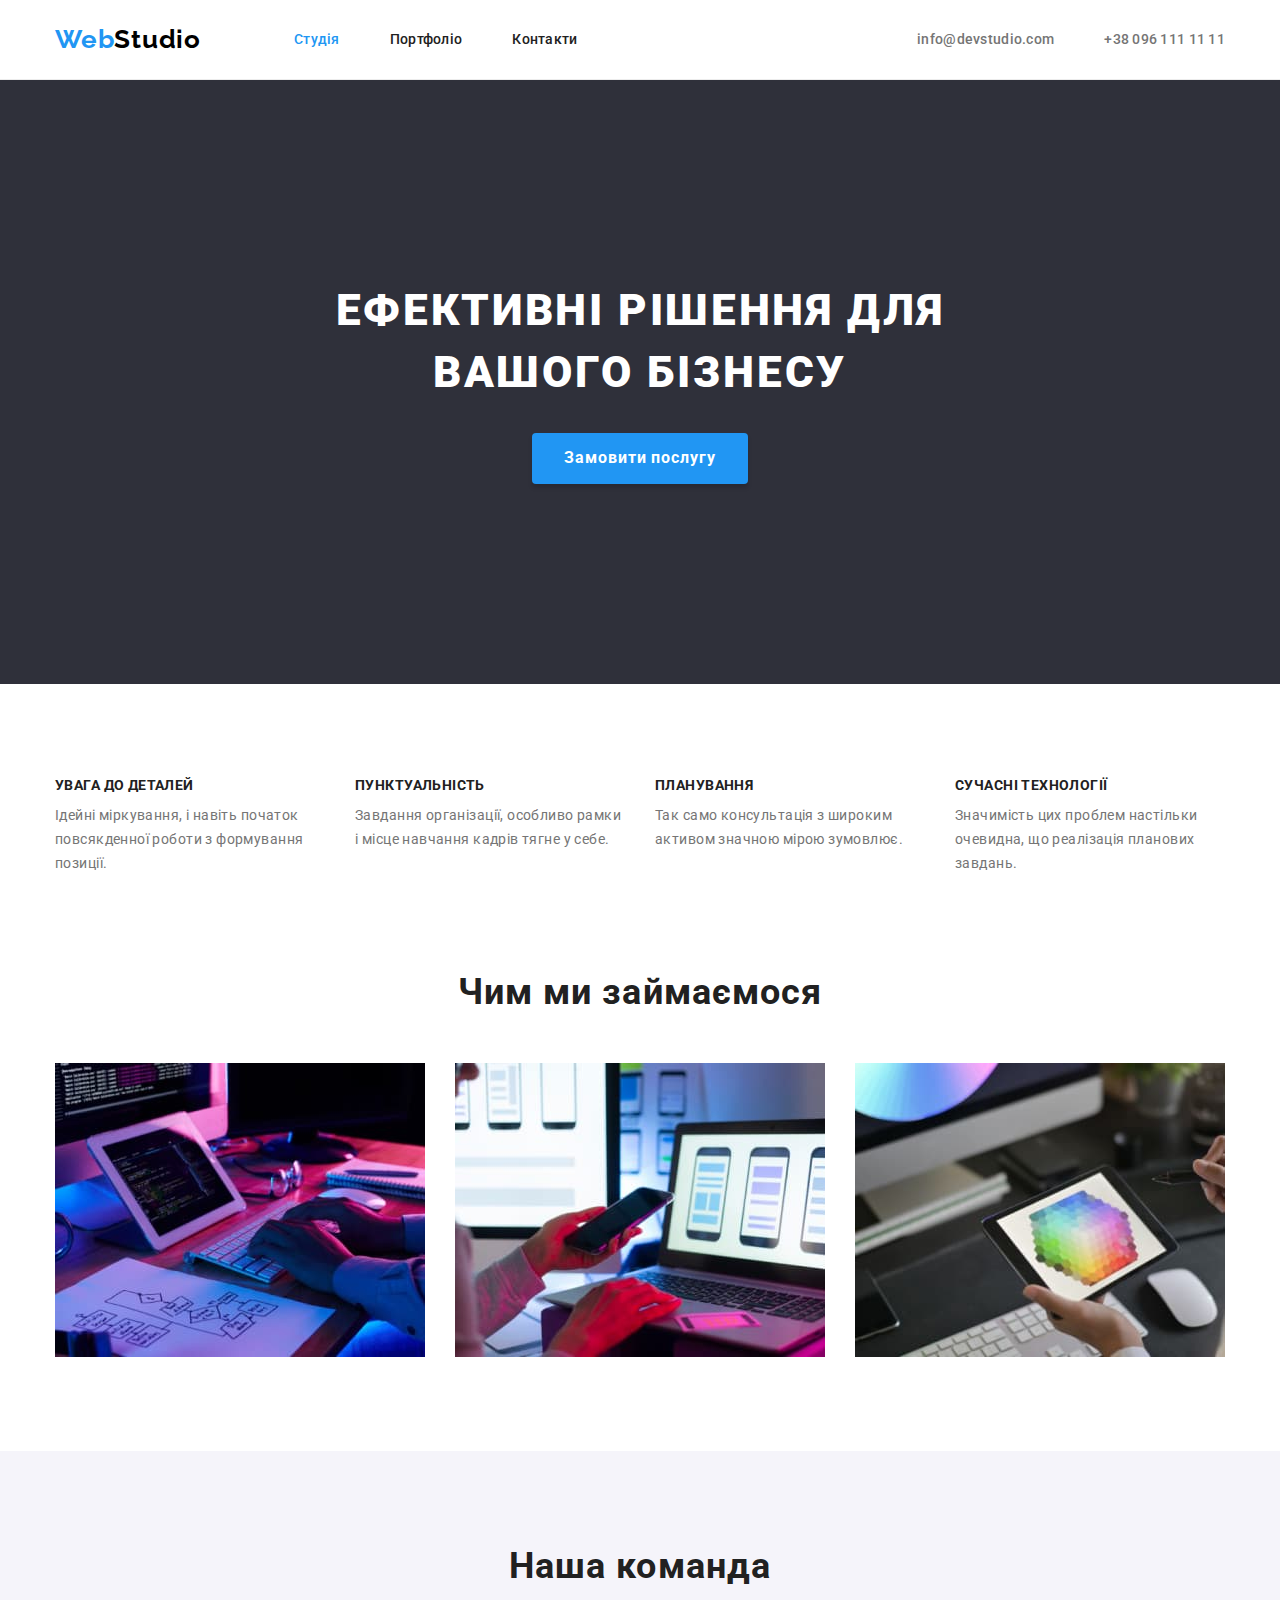
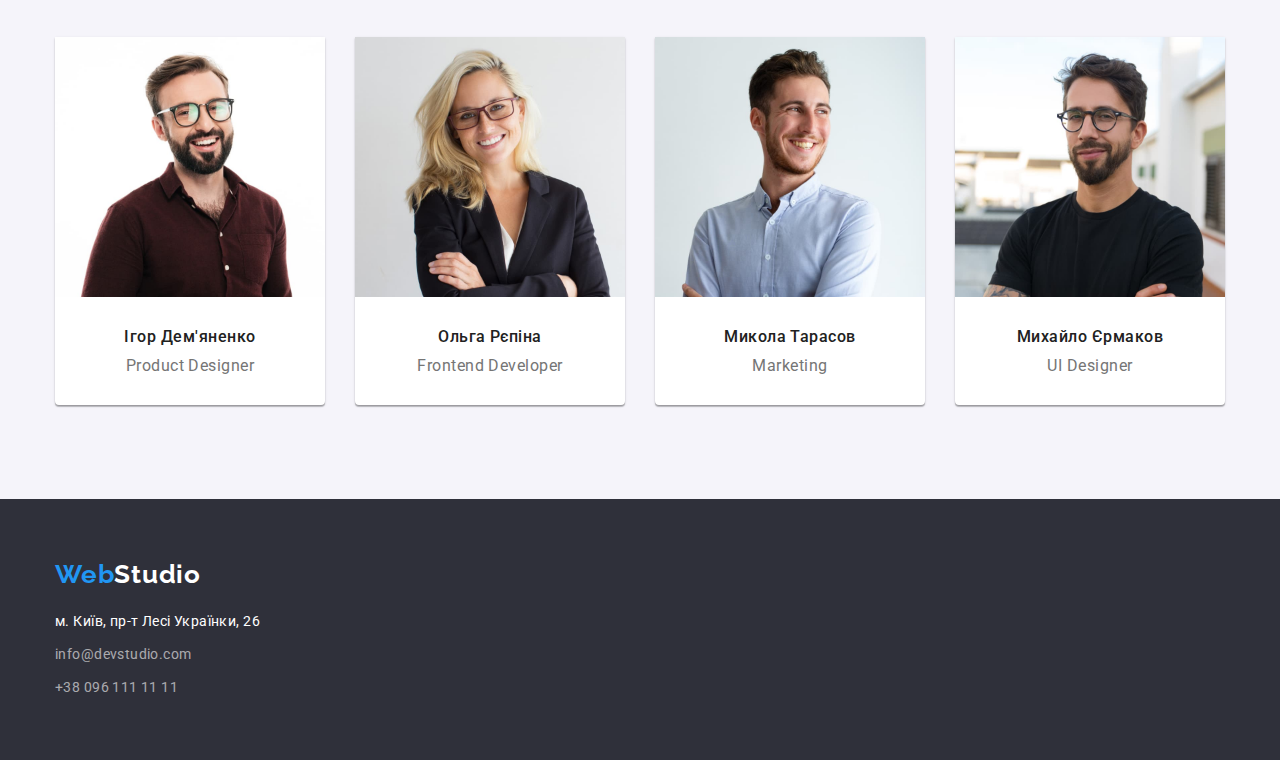
==== index.html @ 4f0d8936 "add files from hw3" ====
<!DOCTYPE html>
<html lang="uk">

<head>
	<meta charset="UTF-8">
	<meta http-equiv="X-UA-Compatible" content="IE=edge">
	<meta name="viewport" content="width=device-width, initial-scale=1.0">
	<title>WebStudio | Creative workshop</title>
	<link rel="preconnect" href="https://fonts.googleapis.com">
	<link rel="preconnect" href="https://fonts.gstatic.com" crossorigin>
	<link
		href="https://fonts.googleapis.com/css2?family=Raleway:wght@700&family=Roboto:wght@400;500;700;900&display=swap"
		rel="stylesheet">
	<link rel="stylesheet" href="https://cdn.jsdelivr.net/npm/modern-normalize@1.1.0/modern-normalize.min.css" />
	<link href="./css/style.css" rel="stylesheet">
</head>

<body>
	<!-- header block-->
	<header class="header">
		<div class="header-container container">
			<nav class="header-nav">
				<a class="logo" href="./index.html"><span class="blue-part">Web</span><span
						class="black-part">Studio</span></a>
				<ul class="site-list list">
					<li class="active-site-link"><a class="link" href="./index.html">Студія</a></li>
					<li><a class="link" href="./portfolio.html">Портфоліо</a></li>
					<li><a class="link" href="">Контакти</a></li>
				</ul>
			</nav>
			<ul class="contacts-list list">
				<li><a class="link contact" href="mailto:info@devstudio.com">info@devstudio.com</a></li>
				<li><a class="link contact" href="tel:+380961111111">+38 096 111 11 11</a></li>
			</ul>
		</div>
	</header>

	<!-- main block -->
	<main>
		<!-- hero -->
		<section class="hero">
			<div class="container">
				<h1 class="hero-title">Ефективні рішення для вашого бізнесу</h1>
				<button class="button-primary" type="button">Замовити послугу</button>
			</div>
		</section>

		<!-- Advantages -->
		<section class="advantages section">
			<div class="container">
				<!-- h2 won't to show here -->
				<h2 class="visually-hidden">Переваги компанії</h2>
				<ul class="advantages-list list">
					<li class="advantages-item">
						<h3 class="advantage-title">УВАГА ДО ДЕТАЛЕЙ</h3>
						<p class="advantage-desc">Ідейні міркування, і навіть початок повсякденної роботи з формування
							позиції.
						</p>
					</li>
					<li class="advantages-item">
						<h3 class="advantage-title">ПУНКТУАЛЬНІСТЬ</h3>
						<p class="advantage-desc">Завдання організації, особливо рамки і місце навчання кадрів тягне у себе.
						</p>
					</li>
					<li class="advantages-item">
						<h3 class="advantage-title">ПЛАНУВАННЯ</h3>
						<p class="advantage-desc">Так само консультація з широким активом значною мірою зумовлює.</p>
					</li>
					<li class="advantages-item">
						<h3 class="advantage-title">СУЧАСНІ ТЕХНОЛОГІЇ</h3>
						<p class="advantage-desc">Значимість цих проблем настільки очевидна, що реалізація планових завдань.
						</p>
					</li>
				</ul>
			</div>
		</section>

		<!-- What we do -->
		<section class="work section">
			<div class="container">
				<h2 class="poster">Чим ми займаємося</h2>
				<ul class="work-list list">
					<li class="work-item"><img src="./images/studio-images/codding.jpg" width="370"
							alt="Програміст пише код додатку">
					</li>
					<li class="work-item"><img src="./images/studio-images/testing.jpg" width="370"
							alt="Тестувальник перевіряє роботу додатку">
					</li>
					<li class="work-item"><img src="./images/studio-images/dessigning.jpg" width="370"
							alt="Дизайнер розробляє кольорову схему додатку">
					</li>
				</ul>
			</div>
		</section>

		<!-- Team -->
		<section class="team section">
			<div class="container">
				<h2 class="poster">Наша команда</h2>
				<ul class="team-list list">
					<li class="team-item">
						<img class="team-item-avatar" src="./images/studio-images/person1.jpg" width="270"
							alt="Член команди Ігор Дем'яненко">
						<div class="team-item-wrapper">
							<h3 class="person-name">Ігор Дем'яненко</h3>
							<p class="person-profession">
								Product Designer
							</p>
						</div>
					</li>
					<li class="team-item">
						<img class="team-item-avatar" src="./images/studio-images/person2.jpg" width="270"
							alt="Член команди Ольга Рєпіна">
						<div class="team-item-wrapper">
							<h3 class="person-name">Ольга Рєпіна</h3>
							<p class="person-profession">
								Frontend Developer
							</p>
						</div>
					</li>
					<li class="team-item">
						<img class="team-item-avatar" src="./images/studio-images/person3.jpg" width="270"
							alt="Член команди Микола Тарасов">
						<div class="team-item-wrapper">
							<h3 class="person-name">Микола Тарасов</h3>
							<p class="person-profession">
								Marketing
							</p>
						</div>
					</li>
					<li class="team-item">
						<img class="team-item-avatar" src="./images/studio-images/person4.jpg" width="270"
							alt="Член команди Михайло Єрмаков">
						<div class="team-item-wrapper">
							<h3 class="person-name">Михайло Єрмаков</h3>
							<p class="person-profession">
								UI Designer
							</p>
						</div>
					</li>
				</ul>
			</div>
		</section>
	</main>

	<!-- footer block -->
	<footer class="footer">
		<div class="container">
			<a class="logo footer-logo" href="./index.html"><span class="blue-part">Web</span><span
					class="white-part">Studio</span></a>
			<address>
				<ul class="address-list">
					<li class="address-item"><a class="footer-map"
							href="hhttps://www.google.com.ua/maps/place/%D0%B1%D1%83%D0%BB%D1%8C%D0%B2%D0%B0%D1%80+%D0%9B%D0%B5%D1%81%D1%96+%D0%A3%D0%BA%D1%80%D0%B0%D1%97%D0%BD%D0%BA%D0%B8,+26,+%D0%9A%D0%B8%D1%97%D0%B2,+02000/@50.4265807,30.5383858,17z/data=!3m1!4b1!4m5!3m4!1s0x40d4cf0e033ecbe9:0x57a4dffefec77da0!8m2!3d50.4265807!4d30.5383859?hl=uk"
							target="_blank" rel="noopener noreferrer">м. Київ, пр-т Лесі Українки, 26</a></li>
					<li class="address-item"><a class="link footer-contact"
							href="mailto:info@devstudio.com">info@devstudio.com</a></li>
					<li class="address-item"><a class="link footer-contact" href="tel:+380961111111">+38 096 111 11 11</a>
					</li>
				</ul>
			</address>
		</div>
	</footer>
</body>

</html>
---- css/style.css ----
/* --------------------------------------------------------------------------- */
/* variables */
:root {
  --accent-color: #2196f3;
  --secondary-accent-color: #188ce8;
  --text-color: #212121;
  --black-color: #000000;
  --white-color: #ffffff;
  --gray-color: #757575;
  --transparent-color: rgba(255, 255, 255, 0.6);
  --main-font: "Roboto", sans-serif;
  --accent-font: "Raleway", sans-serif;
  --main-font-size: 14px;
  --secondary-font-size: 16px;
  --background-color-white: #ffffff;
  --background-color-darkest-white: #f5f5f5;
  --background-color-pink: #f5f4fa;
  --background-color-dark: #2f303a;
}

h1,
h2,
h3,
h4,
h5,
h6,
p {
  margin-top: 0;
  margin-bottom: 0;
}

ul,
ol {
  margin-top: 0;
  margin-bottom: 0;
  padding-left: 0;
}

img {
  display: block;
}

button {
  cursor: pointer;
}

.list {
  list-style: none;
}

.link {
  text-decoration: none;
}

.visually-hidden {
  position: absolute;
  width: 1px;
  height: 1px;
  margin: -1px;
  border: 0;
  padding: 0;
  white-space: nowrap;
  clip-path: inset(100%);
  clip: rect(0 0 0 0);
  overflow: hidden;
}

body {
  font-family: var(--main-font), Arial, Helvetica, Verdana, sans-serif;
  font-size: var(--main-font-size);
  background-color: var(--background-color-white);
  color: var(--text-color);
}

.section {
  padding-top: 94px;
  padding-bottom: 94px;
}

.container {
  width: 1200px;
  padding-left: 15px;
  padding-right: 15px;
  margin-left: auto;
  margin-right: auto;
}

/* --------------------------------------------------------------------------- */
/* common css (header and footer) */
/* header */
.header {
  border-bottom: 1px solid #ececec;
}

.header-container {
  display: flex;
  align-items: center;
  padding-top: 24px;
  padding-bottom: 24px;
}

.header-nav {
  display: flex;
  align-items: center;
  column-gap: 93px;
}

.logo {
  font-family: var(--accent-font);
  font-size: 26px;
  font-weight: 700;
  line-height: 1.2;
  letter-spacing: 0.03em;
  text-decoration: none;
}
.blue-part {
  color: var(--accent-color);
}
.black-part {
  color: var(--black-color);
}

.site-list {
  display: flex;
  column-gap: 50px;
}

.contacts-list {
  margin-left: auto;
  display: flex;
  column-gap: 50px;
  font-weight: 500;
}
.link {
  color: inherit;
  text-decoration: none;
  line-height: 1.14;
  letter-spacing: 0.02em;
  font-weight: 500;
}
.link:hover,
.link:focus {
  color: var(--accent-color);
}
.active-site-link {
  color: var(--accent-color);
}
.contact {
  color: var(--gray-color);
}

/* footer */
footer {
  background-color: var(--background-color-dark);
}

.footer {
  padding: 60px 15px;
}

.footer-logo {
  display: inline-block;
  margin-bottom: 20px;
}

.white-part {
  color: var(--white-color);
}
.address-list {
  list-style: none;
}

.address-item:not(:last-child) {
  margin-bottom: 9px;
}

.footer-map {
  color: var(--white-color);
  line-height: 1.71;
  letter-spacing: 0.03em;
  font-style: normal;
  text-decoration: none;
}

.footer-map:hover,
.footer-map:focus {
  color: var(--accent-color);
}
.footer-contact {
  font-weight: 400;
  color: var(--transparent-color);
  letter-spacing: 0.03em;
  line-height: 1.71;
  font-style: normal;
}

/* --------------------------------------------------------------------------- */
/* сss for index.html */

/* ===== HERO ===== */
.hero {
  background: var(--background-color-dark);

  padding-top: 200px;
  padding-bottom: 200px;
}
.hero-title {
  color: var(--white-color);
  font-weight: 900;
  font-size: 44px;
  line-height: 1.4;
  letter-spacing: 0.06em;
  text-transform: uppercase;
  text-align: center;

  width: 696px;
  margin-left: auto;
  margin-right: auto;
  margin-bottom: 30px;
}
.button-primary {
  color: var(--white-color);
  background-color: var(--accent-color);
  box-shadow: 0px 4px 4px rgba(0, 0, 0, 0.15);
  font-weight: 700;
  font-size: var(--secondary-font-size);
  line-height: 1.9;
  letter-spacing: 0.06em;
  border-radius: 4px;
  border: none;
  cursor: pointer;

  min-width: 216px;
  padding: 10px 32px;
  display: block;
  margin: 0 auto;
}

.button-primary:hover {
  background-color: var(--secondary-accent-color);
}

/* ===== ADVANTAGES ===== */

.advantages {
  padding-bottom: 47.5px;
}

.advantages-list {
  display: flex;
  flex-wrap: wrap;
  column-gap: 30px;
}

.advantages-item {
  flex-basis: calc((100% - 3 * 30px) / 4);
}

.advantage-title {
  font-weight: 700;
  font-size: var(--main-font-size);
  line-height: 1.14;
  letter-spacing: 0.03em;
  text-transform: uppercase;

  margin-bottom: 10px;
}
.advantage-desc {
  font-size: var(--main-font-size);
  line-height: 1.71;
  letter-spacing: 0.03em;
  color: var(--gray-color);
}

/* ===== WHAT WE DO ===== */

.work {
  padding-top: 47.5px;
}

.work-list {
  display: flex;
  flex-wrap: wrap;
  column-gap: 30px;
}

.work-item {
  flex-basis: calc((100% - 2 * 30px) / 3);
}

/* ===== TEAM ===== */
.team {
  background-color: var(--background-color-pink);
}
.poster {
  font-size: 36px;
  line-height: 1.17;
  text-align: center;
  letter-spacing: 0.03em;

  margin-bottom: 50px;
}

.team-list {
  display: flex;
  flex-wrap: wrap;
  column-gap: 30px;
}

.team-item {
  font-size: var(--secondary-font-size);
  line-height: 1.2;
  letter-spacing: 0.03em;
  box-shadow: 0px 1px 3px rgba(0, 0, 0, 0.12), 0px 1px 1px rgba(0, 0, 0, 0.14),
    0px 2px 1px rgba(0, 0, 0, 0.2);
  border-radius: 0px 0px 4px 4px;
  background-color: var(--white-color);
  flex-basis: calc((100% - 3 * 30px) / 4);
}

.team-item-wrapper {
  padding: 30px 60px;
  text-align: center;
}

.person-name {
  color: var(--text-color);
  font-size: var(--secondary-font-size);
  font-weight: 500;
  letter-spacing: 0.03em;

  margin-bottom: 10px;
}
.person-profession {
  color: var(--gray-color);
}
/* --------------------------------------------------------------------------- */
/* сss for portfolio.html */

.filter-list {
  display: flex;
  flex-wrap: wrap;
  column-gap: 8px;
  width: max-content;
  margin: 0 auto;
  margin-bottom: 50px;
}

.filter-button {
  font-weight: 500;
  font-size: var(--secondary-font-size);
  line-height: 1.62;
  text-align: center;
  letter-spacing: 0.03rem;
  border: none;
  background-color: var(--background-color-pink);
  border-radius: 4px;
  cursor: pointer;

  padding: 6px 20px;
}
.filter-button-different {
  padding: 6px 25px;
}

.filter-button:hover,
.filter-button:focus {
  color: var(--white-color);
  background-color: var(--accent-color);
  box-shadow: 0px 3px 1px rgba(0, 0, 0, 0.1), 0px 1px 2px rgba(0, 0, 0, 0.08),
    0px 2px 2px rgba(0, 0, 0, 0.12);
  border-radius: 4px;
}

/* ======= results ======== */

.results-list {
  display: flex;
  flex-wrap: wrap;
  gap: 30px;
  flex-basis: calc((100% - 2 * 30px) / 3);
}

.link-for-result {
  color: var(--text-color);
  text-decoration: none;
}

.result-description-wrapper {
  padding: 20px 24px;
  border: 1px solid #eeeeee;
  border-top: none;
}

.result-title {
  font-weight: 700;
  font-size: 18px;
  line-height: 2;
  letter-spacing: 0.06em;
  margin-bottom: 4px;
}
.result-subtitle {
  font-size: var(--secondary-font-size);
  line-height: 1.88;
  letter-spacing: 0.03em;
  color: var(--gray-color);
}
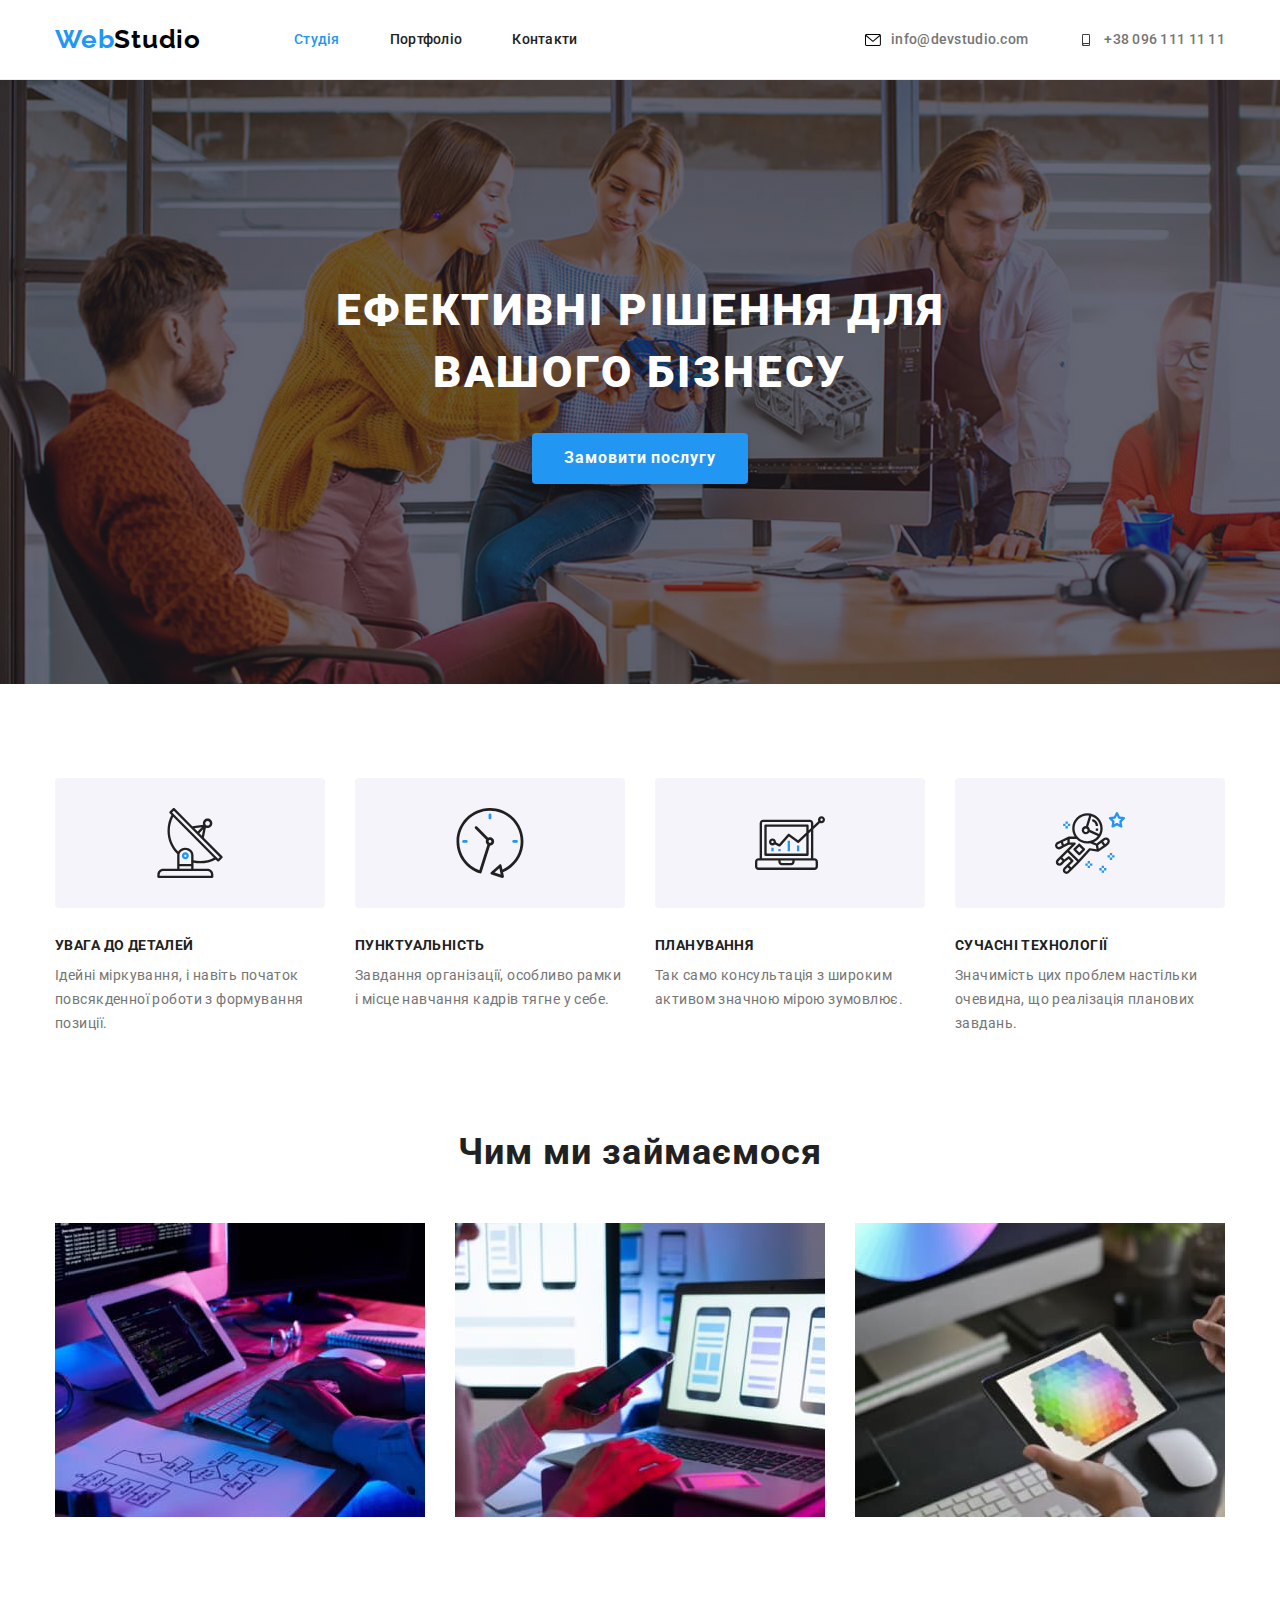
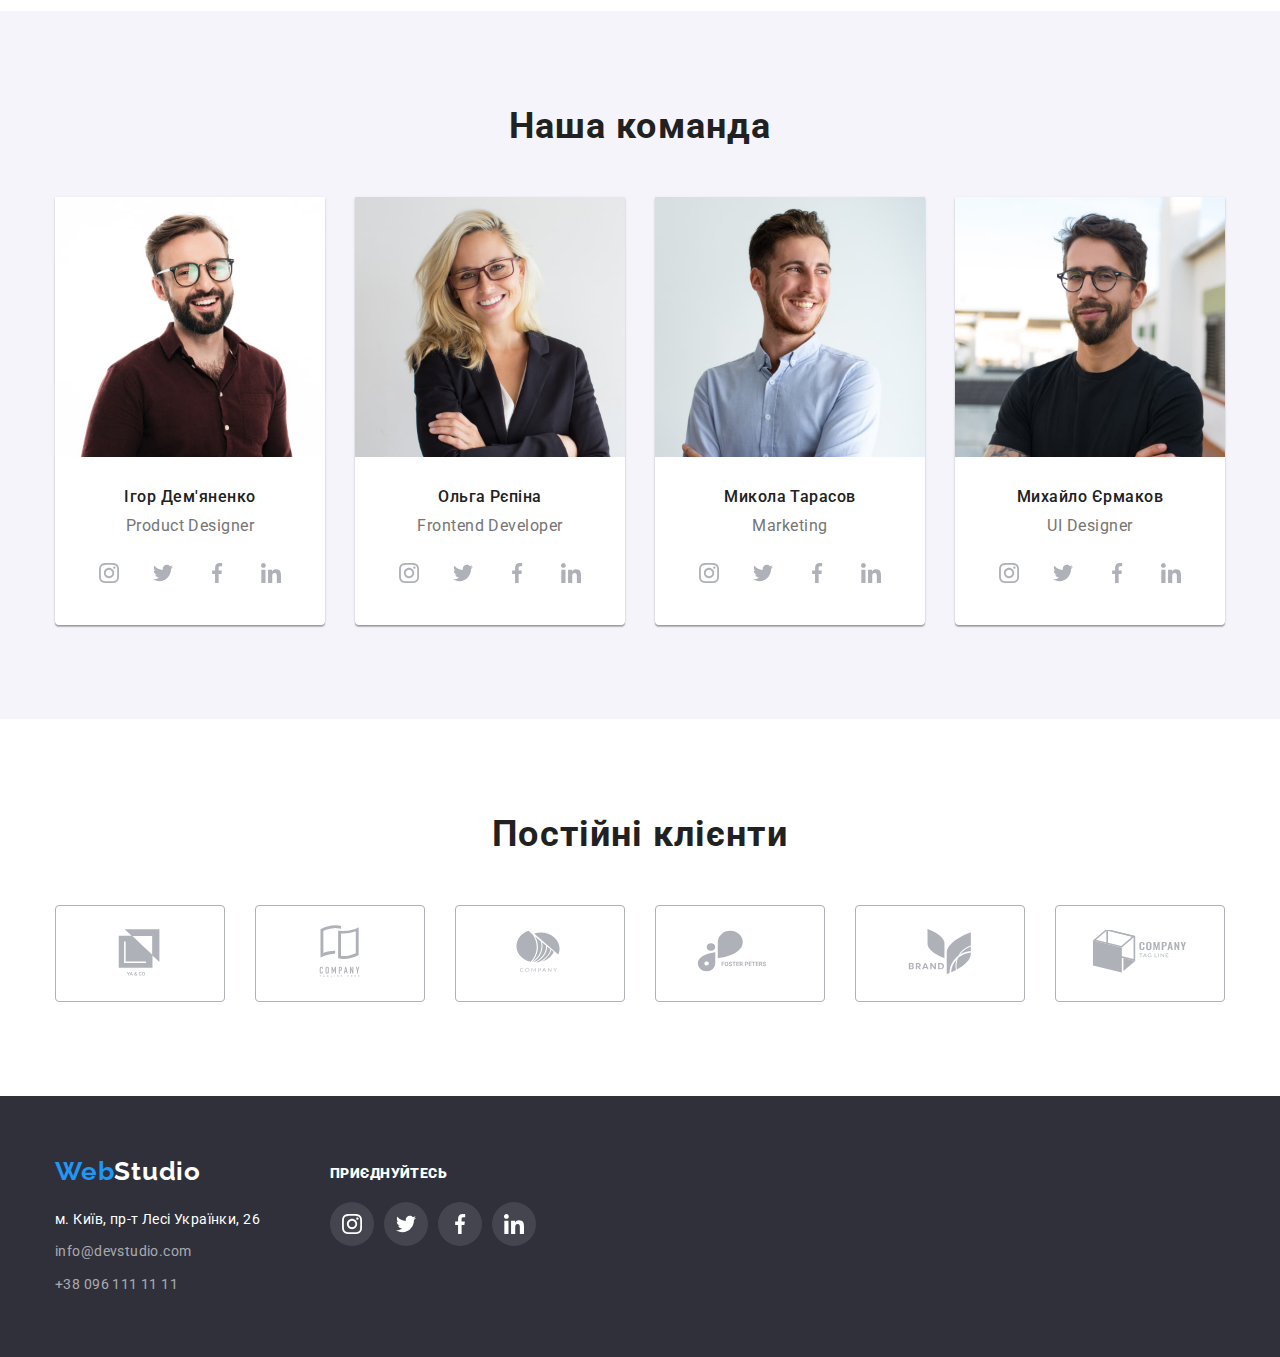
==== commit 0083a291: "done hw4" ====
--- a/index.html
+++ b/index.html
@@ -29,8 +29,16 @@
 				</ul>
 			</nav>
 			<ul class="contacts-list list">
-				<li><a class="link contact" href="mailto:info@devstudio.com">info@devstudio.com</a></li>
-				<li><a class="link contact" href="tel:+380961111111">+38 096 111 11 11</a></li>
+				<li><a class="link contact" href="mailto:info@devstudio.com">
+						<svg class="icon-contact" width="16" height="12">
+							<use href="./images/icons-no-optomization.svg#icon-mail"></use>
+						</svg>
+						info@devstudio.com</a></li>
+				<li><a class="link contact" href="tel:+380961111111">
+						<svg class="icon-contact" width="16" height="12">
+							<use href="./images/icons.svg#icon-phone"></use>
+						</svg>
+						+38 096 111 11 11</a></li>
 			</ul>
 		</div>
 	</header>
@@ -52,21 +60,41 @@
 				<h2 class="visually-hidden">Переваги компанії</h2>
 				<ul class="advantages-list list">
 					<li class="advantages-item">
+						<div class="advantages-icon-wrapper">
+							<svg class="advantages-icon">
+								<use href="./images/icons.svg#icon-antenna"></use>
+							</svg>
+						</div>
 						<h3 class="advantage-title">УВАГА ДО ДЕТАЛЕЙ</h3>
 						<p class="advantage-desc">Ідейні міркування, і навіть початок повсякденної роботи з формування
 							позиції.
 						</p>
 					</li>
 					<li class="advantages-item">
+						<div class="advantages-icon-wrapper">
+							<svg class="advantages-icon">
+								<use href="./images/icons.svg#icon-clock"></use>
+							</svg>
+						</div>
 						<h3 class="advantage-title">ПУНКТУАЛЬНІСТЬ</h3>
 						<p class="advantage-desc">Завдання організації, особливо рамки і місце навчання кадрів тягне у себе.
 						</p>
 					</li>
 					<li class="advantages-item">
+						<div class="advantages-icon-wrapper">
+							<svg class="advantages-icon">
+								<use href="./images/icons.svg#icon-diagram"></use>
+							</svg>
+						</div>
 						<h3 class="advantage-title">ПЛАНУВАННЯ</h3>
 						<p class="advantage-desc">Так само консультація з широким активом значною мірою зумовлює.</p>
 					</li>
 					<li class="advantages-item">
+						<div class="advantages-icon-wrapper">
+							<svg class="advantages-icon">
+								<use href="./images/icons.svg#icon-astronaut"></use>
+							</svg>
+						</div>
 						<h3 class="advantage-title">СУЧАСНІ ТЕХНОЛОГІЇ</h3>
 						<p class="advantage-desc">Значимість цих проблем настільки очевидна, що реалізація планових завдань.
 						</p>
@@ -106,6 +134,36 @@
 							<p class="person-profession">
 								Product Designer
 							</p>
+							<ul class="social-list list">
+								<li class="social-list-item">
+									<a href="" class="social-link">
+										<svg class="social-link-icon">
+											<use href="./images/icons.svg#icon-instagram"></use>
+										</svg>
+									</a>
+								</li>
+								<li class="social-list-item">
+									<a href="" class="social-link">
+										<svg class="social-link-icon">
+											<use href="./images/icons.svg#icon-twitter"></use>
+										</svg>
+									</a>
+								</li>
+								<li class="social-list-item">
+									<a href="" class="social-link">
+										<svg class="social-link-icon">
+											<use href="./images/icons.svg#icon-facebook"></use>
+										</svg>
+									</a>
+								</li>
+								<li class="social-list-item">
+									<a href="" class="social-link">
+										<svg class="social-link-icon">
+											<use href="./images/icons.svg#icon-linkedin"></use>
+										</svg>
+									</a>
+								</li>
+							</ul>
 						</div>
 					</li>
 					<li class="team-item">
@@ -116,6 +174,36 @@
 							<p class="person-profession">
 								Frontend Developer
 							</p>
+							<ul class="social-list list">
+								<li class="social-list-item">
+									<a href="" class="social-link">
+										<svg class="social-link-icon">
+											<use href="./images/icons.svg#icon-instagram"></use>
+										</svg>
+									</a>
+								</li>
+								<li class="social-list-item">
+									<a href="" class="social-link">
+										<svg class="social-link-icon">
+											<use href="./images/icons.svg#icon-twitter"></use>
+										</svg>
+									</a>
+								</li>
+								<li class="social-list-item">
+									<a href="" class="social-link">
+										<svg class="social-link-icon">
+											<use href="./images/icons.svg#icon-facebook"></use>
+										</svg>
+									</a>
+								</li>
+								<li class="social-list-item">
+									<a href="" class="social-link">
+										<svg class="social-link-icon">
+											<use href="./images/icons.svg#icon-linkedin"></use>
+										</svg>
+									</a>
+								</li>
+							</ul>
 						</div>
 					</li>
 					<li class="team-item">
@@ -126,6 +214,36 @@
 							<p class="person-profession">
 								Marketing
 							</p>
+							<ul class="social-list list">
+								<li class="social-list-item">
+									<a href="" class="social-link">
+										<svg class="social-link-icon">
+											<use href="./images/icons.svg#icon-instagram"></use>
+										</svg>
+									</a>
+								</li>
+								<li class="social-list-item">
+									<a href="" class="social-link">
+										<svg class="social-link-icon">
+											<use href="./images/icons.svg#icon-twitter"></use>
+										</svg>
+									</a>
+								</li>
+								<li class="social-list-item">
+									<a href="" class="social-link">
+										<svg class="social-link-icon">
+											<use href="./images/icons.svg#icon-facebook"></use>
+										</svg>
+									</a>
+								</li>
+								<li class="social-list-item">
+									<a href="" class="social-link">
+										<svg class="social-link-icon">
+											<use href="./images/icons.svg#icon-linkedin"></use>
+										</svg>
+									</a>
+								</li>
+							</ul>
 						</div>
 					</li>
 					<li class="team-item">
@@ -136,29 +254,148 @@
 							<p class="person-profession">
 								UI Designer
 							</p>
+							<ul class="social-list list">
+								<li class="social-list-item">
+									<a href="" class="social-link">
+										<svg class="social-link-icon">
+											<use href="./images/icons.svg#icon-instagram"></use>
+										</svg>
+									</a>
+								</li>
+								<li class="social-list-item">
+									<a href="" class="social-link">
+										<svg class="social-link-icon">
+											<use href="./images/icons.svg#icon-twitter"></use>
+										</svg>
+									</a>
+								</li>
+								<li class="social-list-item">
+									<a href="" class="social-link">
+										<svg class="social-link-icon">
+											<use href="./images/icons.svg#icon-facebook"></use>
+										</svg>
+									</a>
+								</li>
+								<li class="social-list-item">
+									<a href="" class="social-link">
+										<svg class="social-link-icon">
+											<use href="./images/icons.svg#icon-linkedin"></use>
+										</svg>
+									</a>
+								</li>
+							</ul>
 						</div>
 					</li>
 				</ul>
 			</div>
 		</section>
+
+		<section class="section clients">
+
+			<div class="container">
+				<h2 class="poster">Постійні клієнти</h2>
+				<ul class="clients-list list">
+					<li class="clients-item">
+						<a href="" class="client-link">
+							<svg class="client-icon">
+								<use href="./images/icons.svg#icon-yago"></use>
+							</svg>
+						</a>
+					</li>
+					<li class="clients-item">
+						<a href="" class="client-link">
+							<svg class="client-icon">
+								<use href="./images/icons.svg#icon-company-tagline1"></use>
+							</svg>
+						</a>
+					</li>
+					<li class="clients-item">
+						<a href="" class="client-link">
+							<svg class="client-icon">
+								<use href="./images/icons.svg#icon-company"></use>
+							</svg>
+						</a>
+					</li>
+					<li class=" clients-item">
+						<a href="" class="client-link">
+							<svg class="client-icon">
+								<use href="./images/icons.svg#icon-foster"></use>
+							</svg>
+						</a>
+					</li>
+					<li class="clients-item">
+						<a href="" class="client-link">
+							<svg class="client-icon">
+								<use href="./images/icons.svg#icon-brand"></use>
+							</svg>
+						</a>
+					</li>
+					<li class="clients-item">
+						<a href="" class="client-link">
+							<svg class="client-icon">
+								<use href="./images/icons.svg#icon-company-tagline2"></use>
+							</svg>
+						</a>
+					</li>
+				</ul>
+			</div>
+
+		</section>
+
 	</main>
 
 	<!-- footer block -->
 	<footer class="footer">
-		<div class="container">
-			<a class="logo footer-logo" href="./index.html"><span class="blue-part">Web</span><span
-					class="white-part">Studio</span></a>
-			<address>
-				<ul class="address-list">
-					<li class="address-item"><a class="footer-map"
-							href="hhttps://www.google.com.ua/maps/place/%D0%B1%D1%83%D0%BB%D1%8C%D0%B2%D0%B0%D1%80+%D0%9B%D0%B5%D1%81%D1%96+%D0%A3%D0%BA%D1%80%D0%B0%D1%97%D0%BD%D0%BA%D0%B8,+26,+%D0%9A%D0%B8%D1%97%D0%B2,+02000/@50.4265807,30.5383858,17z/data=!3m1!4b1!4m5!3m4!1s0x40d4cf0e033ecbe9:0x57a4dffefec77da0!8m2!3d50.4265807!4d30.5383859?hl=uk"
-							target="_blank" rel="noopener noreferrer">м. Київ, пр-т Лесі Українки, 26</a></li>
-					<li class="address-item"><a class="link footer-contact"
-							href="mailto:info@devstudio.com">info@devstudio.com</a></li>
-					<li class="address-item"><a class="link footer-contact" href="tel:+380961111111">+38 096 111 11 11</a>
-					</li>
-				</ul>
-			</address>
+		<div class="container footer-block">
+			<div class="footer-contact-block">
+				<a class="logo footer-logo" href="./index.html"><span class="blue-part">Web</span><span
+						class="white-part">Studio</span></a>
+				<address>
+					<ul class="address-list">
+						<li class="address-item"><a class="footer-map"
+								href="hhttps://www.google.com.ua/maps/place/%D0%B1%D1%83%D0%BB%D1%8C%D0%B2%D0%B0%D1%80+%D0%9B%D0%B5%D1%81%D1%96+%D0%A3%D0%BA%D1%80%D0%B0%D1%97%D0%BD%D0%BA%D0%B8,+26,+%D0%9A%D0%B8%D1%97%D0%B2,+02000/@50.4265807,30.5383858,17z/data=!3m1!4b1!4m5!3m4!1s0x40d4cf0e033ecbe9:0x57a4dffefec77da0!8m2!3d50.4265807!4d30.5383859?hl=uk"
+								target="_blank" rel="noopener noreferrer">м. Київ, пр-т Лесі Українки, 26</a></li>
+						<li class="address-item"><a class="link footer-contact"
+								href="mailto:info@devstudio.com">info@devstudio.com</a>
+						</li>
+						<li class="address-item"><a class="link footer-contact" href="tel:+380961111111">+38 096 111 11 11</a>
+						</li>
+					</ul>
+				</address>
+			</div>
+			<div class="footer-social-block">
+				<h2 class='footer-go'><strong>Приєднуйтесь</strong></h2>
+				<ul class="footer-social-list list">
+					<li class="footer-social-item">
+						<a href="" class="footer-social-link">
+							<svg class="footer-social-icon">
+								<use href="./images/icons.svg#icon-instagram"></use>
+							</svg>
+						</a>
+					</li>
+					<li class="footer-social-item">
+						<a href="" class="footer-social-link">
+							<svg class="footer-social-icon">
+								<use href="./images/icons.svg#icon-twitter"></use>
+							</svg>
+						</a>
+					</li>
+					<li class="footer-social-item">
+						<a href="" class="footer-social-link">
+							<svg class="footer-social-icon">
+								<use href="./images/icons.svg#icon-facebook"></use>
+							</svg>
+						</a>
+					</li>
+					<li class="footer-social-item">
+						<a href="" class="footer-social-link">
+							<svg class="footer-social-icon">
+								<use href="./images/icons.svg#icon-linkedin"></use>
+							</svg>
+						</a>
+					</li>
+				</ul>
+			</div>
 		</div>
 	</footer>
 </body>
--- a/css/style.css
+++ b/css/style.css
@@ -142,20 +142,33 @@
 .link:focus {
   color: var(--accent-color);
 }
+
 .active-site-link {
   color: var(--accent-color);
 }
+
 .contact {
   color: var(--gray-color);
+  display: flex;
+  align-items: center;
+  column-gap: 10px;
+}
+
+.link:hover .icon-contact,
+.link:focus .icon-contact {
+  fill: var(--accent-color);
+  stroke: var(--accent-color);
 }
 
 /* footer */
 footer {
   background-color: var(--background-color-dark);
-}
-
-.footer {
   padding: 60px 15px;
+}
+
+.footer-block {
+  display: flex;
+  column-gap: 70px;
 }
 
 .footer-logo {
@@ -186,6 +199,19 @@
 .footer-map:focus {
   color: var(--accent-color);
 }
+
+.footer-go {
+  font-weight: 700;
+  font-size: 14px;
+  line-height: 1.14;
+  letter-spacing: 0.03em;
+  text-transform: uppercase;
+  color: var(--white-color);
+
+  padding-top: 10px;
+  margin-bottom: 20px;
+}
+
 .footer-contact {
   font-weight: 400;
   color: var(--transparent-color);
@@ -194,15 +220,52 @@
   font-style: normal;
 }
 
+.footer-social-list {
+  display: flex;
+  flex-wrap: wrap;
+  column-gap: 10px;
+}
+
+.footer-social-link {
+  display: flex;
+  justify-content: center;
+  align-items: center;
+  border-radius: 50%;
+  width: 44px;
+  height: 44px;
+  background: rgba(255, 255, 255, 0.1);
+}
+
+.footer-social-icon {
+  fill: var(--white-color);
+  width: 20px;
+  height: 20px;
+}
+
+.footer-social-link:hover,
+.footer-social-link:focus {
+  background-color: var(--accent-color);
+}
+
 /* --------------------------------------------------------------------------- */
 /* сss for index.html */
 
 /* ===== HERO ===== */
 .hero {
-  background: var(--background-color-dark);
+  background-color: var(--background-color-dark);
+  background-image: linear-gradient(
+      rgba(47, 48, 58, 0.4),
+      rgba(47, 48, 58, 0.4)
+    ),
+    url("../images/hero-bg.jpg");
+
+  background-repeat: no-repeat;
+  background-size: cover;
 
   padding-top: 200px;
   padding-bottom: 200px;
+  max-width: 1600px;
+  margin: 0 auto;
 }
 .hero-title {
   color: var(--white-color);
@@ -255,6 +318,20 @@
 .advantages-item {
   flex-basis: calc((100% - 3 * 30px) / 4);
 }
+.advantages-icon-wrapper {
+  background: #f5f4fa;
+  border-radius: 4px;
+  display: flex;
+  justify-content: center;
+  align-items: center;
+  padding: 30px 70px;
+  margin-bottom: 30px;
+}
+
+.advantages-icon {
+  width: 70px;
+  height: 70px;
+}
 
 .advantage-title {
   font-weight: 700;
@@ -319,7 +396,7 @@
 }
 
 .team-item-wrapper {
-  padding: 30px 60px;
+  padding: 30px 20px;
   text-align: center;
 }
 
@@ -333,8 +410,69 @@
 }
 .person-profession {
   color: var(--gray-color);
+  margin-bottom: 16px;
+}
+
+.social-list {
+  display: flex;
+  flex-wrap: wrap;
+  column-gap: 10px;
+  justify-content: center;
+}
+
+.social-link {
+  display: flex;
+  justify-content: center;
+  align-items: center;
+  border-radius: 50%;
+  width: 44px;
+  height: 44px;
+}
+
+.social-link-icon {
+  width: 20px;
+  height: 20px;
+  fill: #afb1b8;
+}
+.social-link:hover,
+.social-link:focus {
+  /* background-color: var(--accent-color); */
+  background-color: var(--accent-color);
+}
+.social-link:hover .social-link-icon,
+.social-link:focus .social-link-icon {
+  fill: #ffffff;
+}
+
+/* ===== CLIENTS ===== */
+
+.clients-list {
+  display: flex;
+  flex-wrap: wrap;
+  column-gap: 30px;
+}
+
+.clients-item {
+  display: flex;
+  justify-content: center;
+  border: 1px solid #afb1b8;
+  border-radius: 4px;
+  flex-basis: calc((100% - 5 * 30px) / 6);
+  padding: 16px;
+}
+
+.client-icon {
+  width: 106px;
+  height: 60px;
+  fill: #afb1b8;
+}
+
+.client-link:hover .client-icon,
+.client-link:focus .client-icon {
+  fill: var(--accent-color);
 }
 /* --------------------------------------------------------------------------- */
+
 /* сss for portfolio.html */
 
 .filter-list {
@@ -378,12 +516,23 @@
   display: flex;
   flex-wrap: wrap;
   gap: 30px;
+}
+
+.results-link {
   flex-basis: calc((100% - 2 * 30px) / 3);
 }
 
 .link-for-result {
   color: var(--text-color);
   text-decoration: none;
+}
+
+.link-for-result:hover,
+.link-for-result:focus {
+  display: inline-block;
+
+  box-shadow: 0px 1px 1px rgba(0, 0, 0, 0.12), 0px 4px 4px rgba(0, 0, 0, 0.06),
+    1px 4px 6px rgba(0, 0, 0, 0.16);
 }
 
 .result-description-wrapper {
@@ -405,3 +554,5 @@
   letter-spacing: 0.03em;
   color: var(--gray-color);
 }
+
+/* ============================================ */
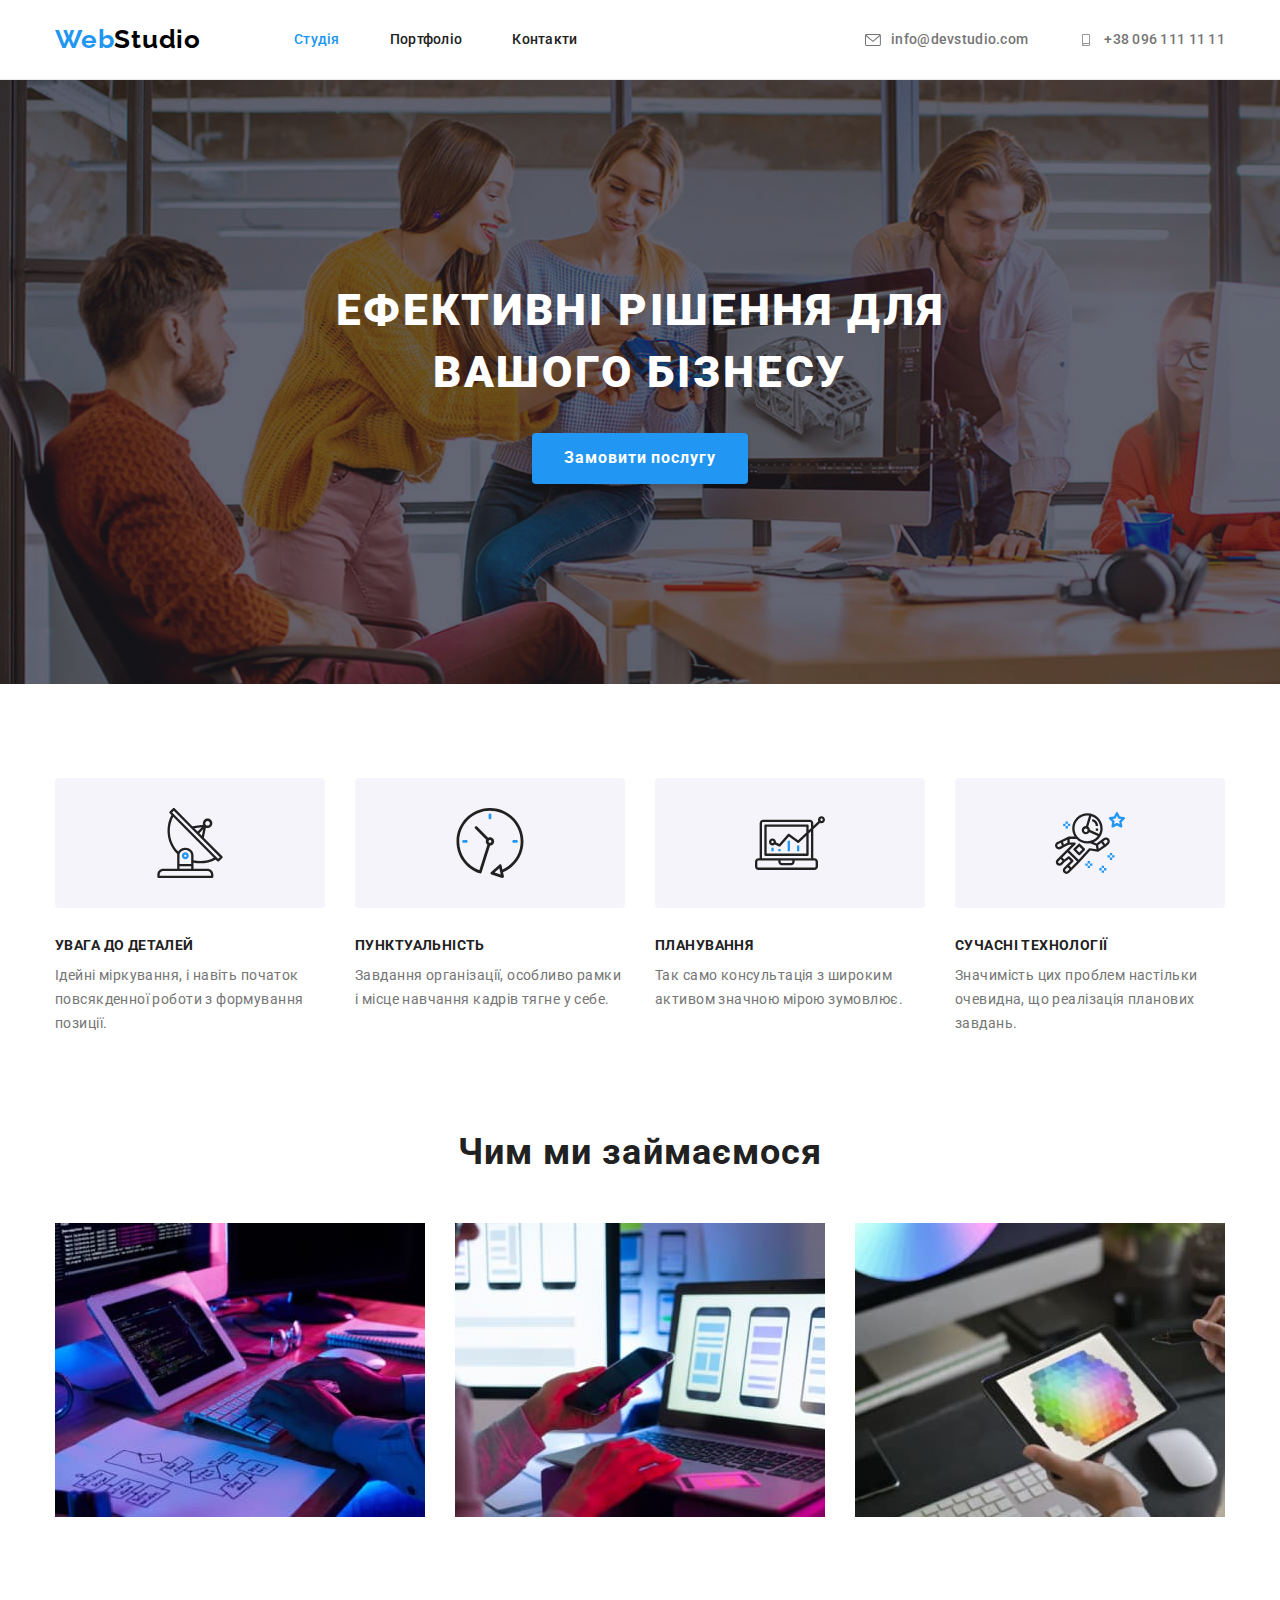
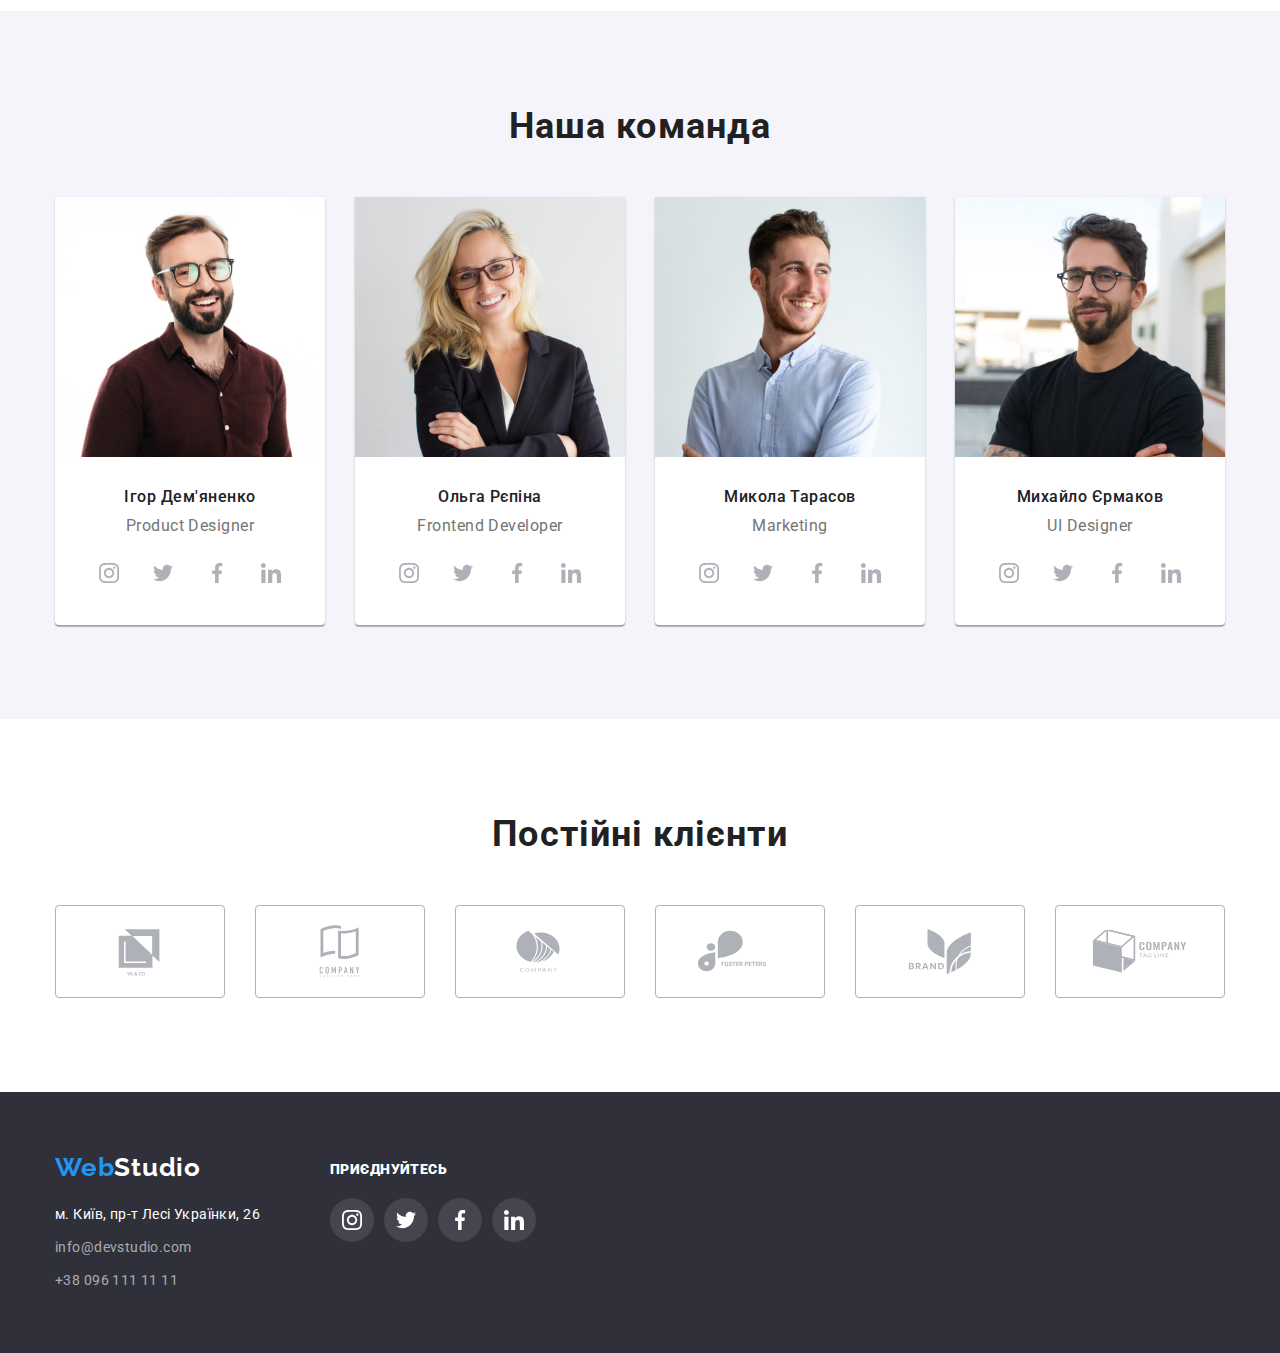
==== commit 9a003ec5: "done comment 0.0.1" ====
--- a/index.html
+++ b/index.html
@@ -46,12 +46,15 @@
 	<!-- main block -->
 	<main>
 		<!-- hero -->
-		<section class="hero">
-			<div class="container">
-				<h1 class="hero-title">Ефективні рішення для вашого бізнесу</h1>
-				<button class="button-primary" type="button">Замовити послугу</button>
-			</div>
-		</section>
+		<div class="hero-bg">
+			<section class="hero">
+				<div class="container ">
+					<h1 class="hero-title">Ефективні рішення для вашого бізнесу</h1>
+					<button class="button-primary" type="button">Замовити послугу</button>
+				</div>
+			</section>
+		</div>
+
 
 		<!-- Advantages -->
 		<section class="advantages section">
--- a/css/style.css
+++ b/css/style.css
@@ -154,6 +154,10 @@
   column-gap: 10px;
 }
 
+.icon-contact {
+  fill: #757575;
+}
+
 .link:hover .icon-contact,
 .link:focus .icon-contact {
   fill: var(--accent-color);
@@ -267,6 +271,11 @@
   max-width: 1600px;
   margin: 0 auto;
 }
+
+.hero-bg {
+  background-color: var(--background-color-dark);
+}
+
 .hero-title {
   color: var(--white-color);
   font-weight: 900;
@@ -455,10 +464,18 @@
 .clients-item {
   display: flex;
   justify-content: center;
+  height: 93px;
   border: 1px solid #afb1b8;
   border-radius: 4px;
   flex-basis: calc((100% - 5 * 30px) / 6);
-  padding: 16px;
+}
+
+.client-link {
+  display: flex;
+  justify-content: center;
+  align-items: center;
+  width: 100%;
+  height: 100%;
 }
 
 .client-icon {
